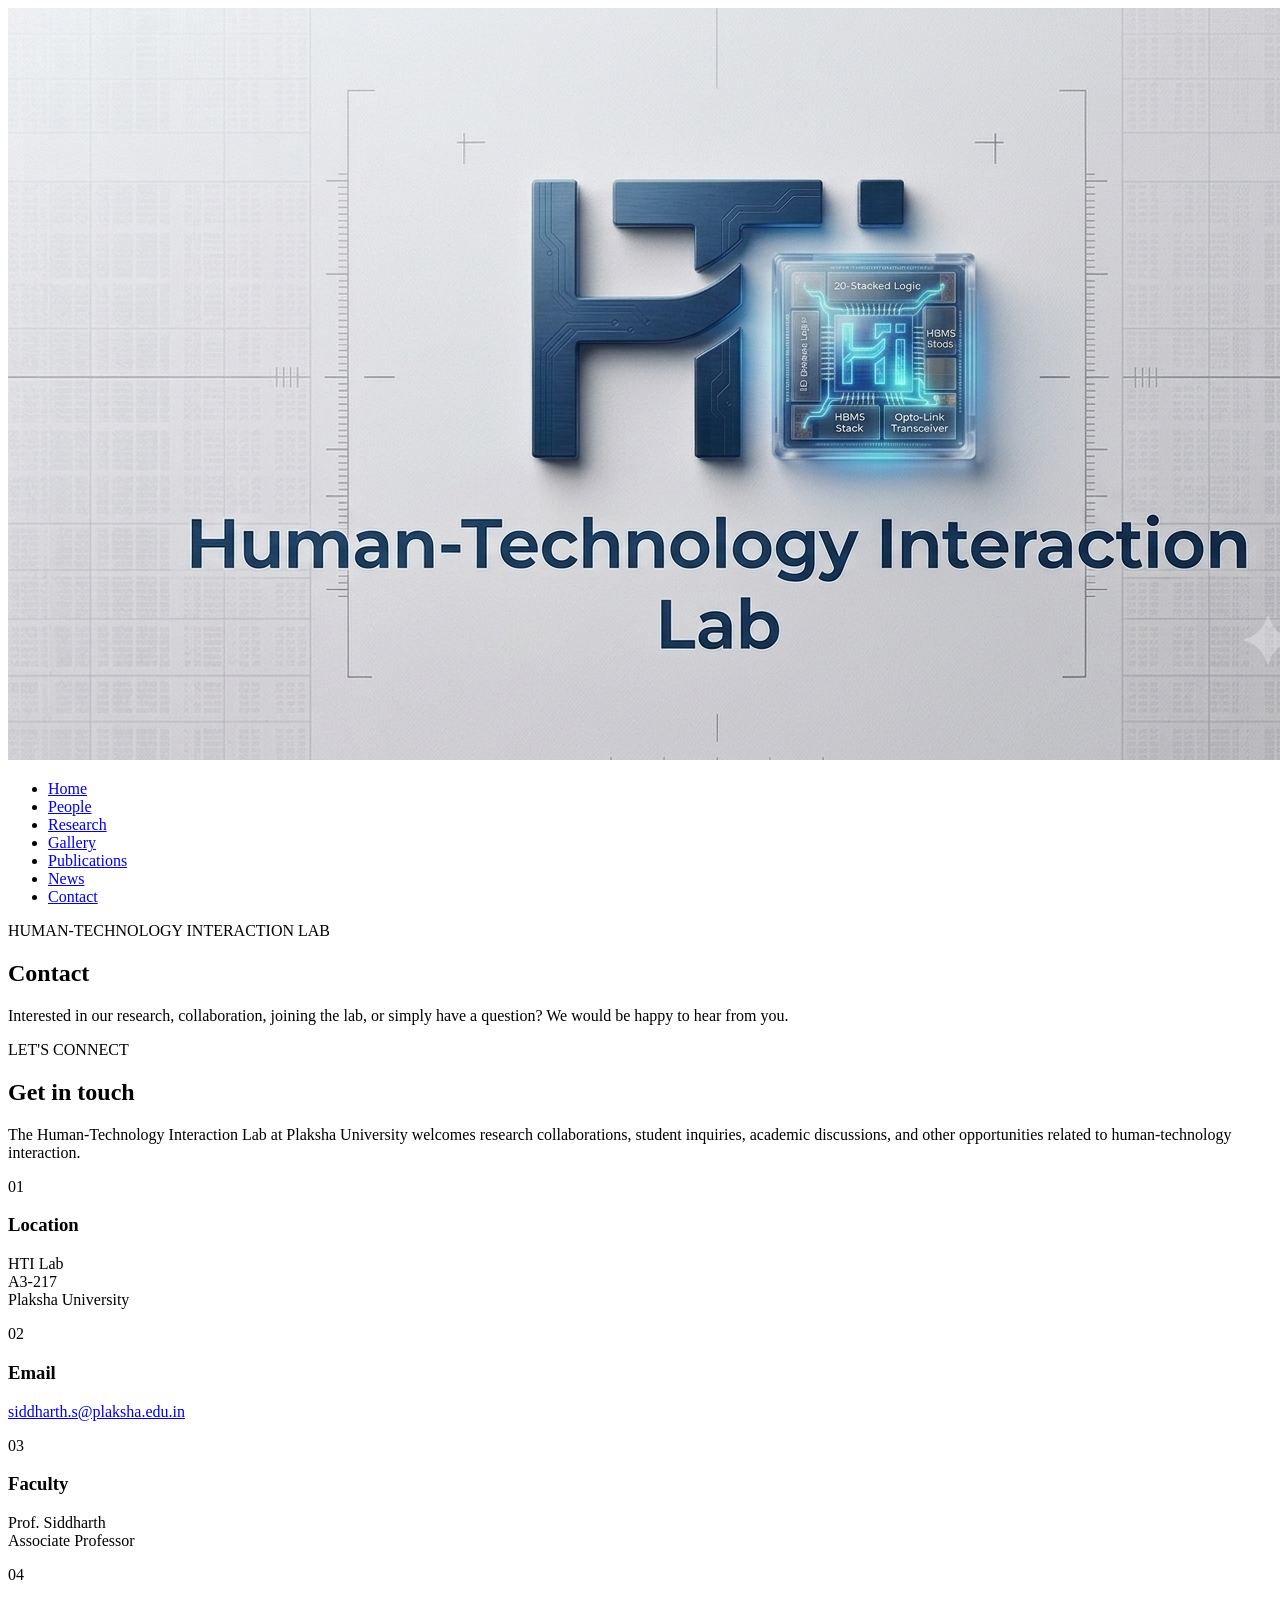
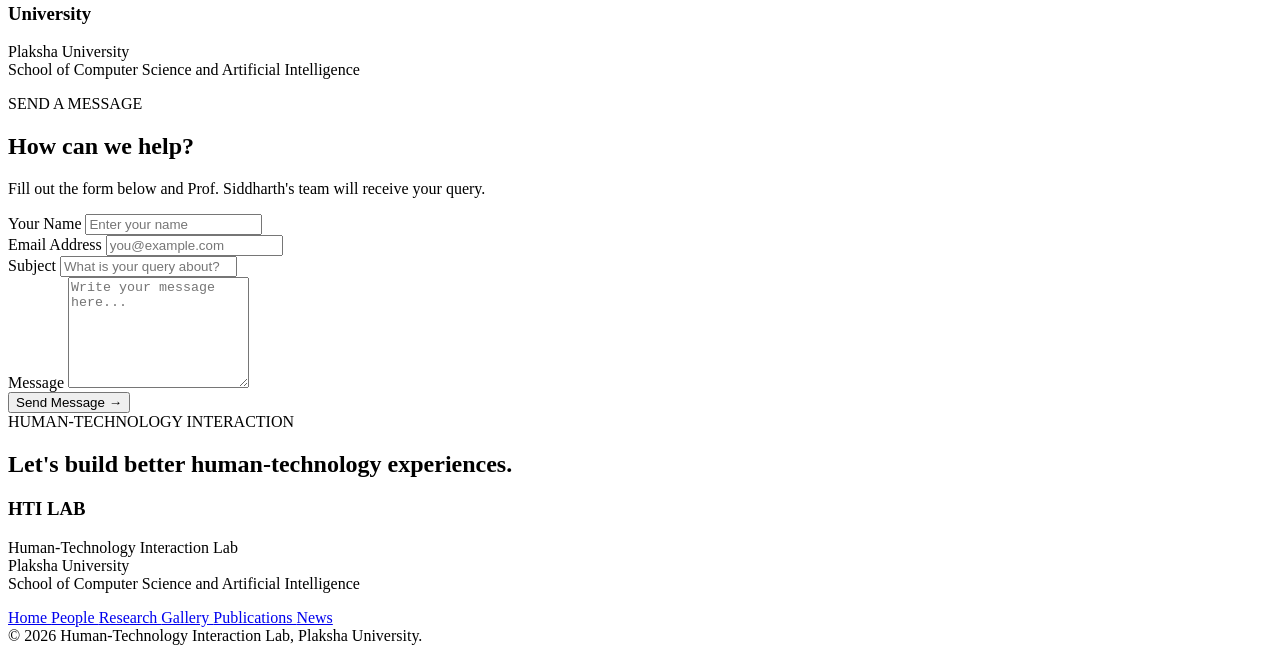
==== contact.html @ 0a439ac3 "Add contact.html for contact information and form This file contains the HTML structure for the cont" ====
<!DOCTYPE html>
<html lang="en">

<head>

    <meta charset="UTF-8">

    <meta
        name="viewport"
        content="width=device-width, initial-scale=1.0"
    >

    <title>
        Contact | HTI Lab | Plaksha University
    </title>

    <link
        rel="stylesheet"
        href="css/contact.css"
    >

</head>


<body>


<!-- =====================================================
     NAVIGATION
===================================================== -->

<header class="contact-navbar">

    <a
        href="index.html"
        class="contact-logo"
    >

        <img
            src="images/hti-logo.png"
            alt="HTI Lab Logo"
        >

    </a>


    <nav>

        <ul class="contact-nav-links">

            <li>
                <a href="index.html">
                    Home
                </a>
            </li>

            <li>
                <a href="people.html">
                    People
                </a>
            </li>

            <li>
                <a href="research.html">
                    Research
                </a>
            </li>

            <li>
                <a href="gallery.html">
                    Gallery
                </a>
            </li>

            <li>
                <a href="publications.html">
                    Publications
                </a>
            </li>

            <li>
                <a href="news.html">
                    News
                </a>
            </li>

            <li>
                <a
                    href="contact.html"
                    class="active"
                >
                    Contact
                </a>
            </li>

        </ul>

    </nav>

</header>



<!-- =====================================================
     HERO
===================================================== -->

<main>

<section class="contact-hero">

    <div class="contact-hero-content">

        <span>
            HUMAN-TECHNOLOGY INTERACTION LAB
        </span>

        <h1>
            Contact
        </h1>

        <p>
            Interested in our research, collaboration,
            joining the lab, or simply have a question?
            We would be happy to hear from you.
        </p>

    </div>

</section>



<!-- =====================================================
     CONTACT INFORMATION + FORM
===================================================== -->

<section class="contact-section">


    <!-- LEFT SIDE -->

    <div class="contact-information">

        <span class="section-label">
            LET'S CONNECT
        </span>

        <h2>
            Get in touch
        </h2>

        <p class="contact-intro">

            The Human-Technology Interaction Lab at
            Plaksha University welcomes research
            collaborations, student inquiries,
            academic discussions, and other
            opportunities related to human-technology
            interaction.

        </p>


        <!-- LOCATION -->

        <div class="contact-detail">

            <div class="detail-number">
                01
            </div>

            <div>

                <h3>
                    Location
                </h3>

                <p>
                    HTI Lab<br>
                    A3-217<br>
                    Plaksha University
                </p>

            </div>

        </div>


        <!-- EMAIL -->

        <div class="contact-detail">

            <div class="detail-number">
                02
            </div>

            <div>

                <h3>
                    Email
                </h3>

                <p>

                    <a
                        href="mailto:siddharth.s@plaksha.edu.in"
                    >
                        siddharth.s@plaksha.edu.in
                    </a>

                </p>

            </div>

        </div>


        <!-- PROFESSOR -->

        <div class="contact-detail">

            <div class="detail-number">
                03
            </div>

            <div>

                <h3>
                    Faculty
                </h3>

                <p>
                    Prof. Siddharth<br>
                    Associate Professor
                </p>

            </div>

        </div>


        <!-- UNIVERSITY -->

        <div class="contact-detail">

            <div class="detail-number">
                04
            </div>

            <div>

                <h3>
                    University
                </h3>

                <p>
                    Plaksha University<br>
                    School of Computer Science
                    and Artificial Intelligence
                </p>

            </div>

        </div>

    </div>



    <!-- RIGHT SIDE FORM -->

    <div class="contact-form-wrapper">

        <div class="form-heading">

            <span>
                SEND A MESSAGE
            </span>

            <h2>
                How can we help?
            </h2>

            <p>
                Fill out the form below and
                Prof. Siddharth's team will
                receive your query.
            </p>

        </div>


        <!-- =================================================
             FORMSPREE FORM
        ================================================== -->

        <!--
        IMPORTANT:

        Replace YOUR_FORM_ID with the Formspree
        form ID after creating your Formspree form.
        -->

        <form
            action="https://formspree.io/f/YOUR_FORM_ID"
            method="POST"
            class="contact-form"
        >


            <!-- NAME -->

            <div class="form-group">

                <label for="name">
                    Your Name
                </label>

                <input
                    type="text"
                    id="name"
                    name="name"
                    placeholder="Enter your name"
                    required
                >

            </div>



            <!-- EMAIL -->

            <div class="form-group">

                <label for="email">
                    Email Address
                </label>

                <input
                    type="email"
                    id="email"
                    name="email"
                    placeholder="you@example.com"
                    required
                >

            </div>



            <!-- SUBJECT -->

            <div class="form-group">

                <label for="subject">
                    Subject
                </label>

                <input
                    type="text"
                    id="subject"
                    name="subject"
                    placeholder="What is your query about?"
                    required
                >

            </div>



            <!-- MESSAGE -->

            <div class="form-group">

                <label for="message">
                    Message
                </label>

                <textarea
                    id="message"
                    name="message"
                    rows="7"
                    placeholder="Write your message here..."
                    required
                ></textarea>

            </div>



            <!-- OPTIONAL -->

            <input
                type="hidden"
                name="_subject"
                value="New Query - HTI Lab Website"
            >


            <!-- BUTTON -->

            <button
                type="submit"
                class="send-button"
            >

                Send Message

                <span>
                    →
                </span>

            </button>


        </form>

    </div>

</section>



<!-- =====================================================
     BOTTOM CTA
===================================================== -->

<section class="contact-cta">

    <div>

        <span>
            HUMAN-TECHNOLOGY INTERACTION
        </span>

        <h2>
            Let's build better
            human-technology experiences.
        </h2>

    </div>

</section>

</main>



<!-- =====================================================
     FOOTER
===================================================== -->

<footer class="contact-footer">

    <div class="contact-footer-inner">

        <div>

            <h3>
                HTI LAB
            </h3>

            <p>
                Human-Technology Interaction Lab<br>
                Plaksha University<br>
                School of Computer Science and
                Artificial Intelligence
            </p>

        </div>


        <div class="footer-links">

            <a href="index.html">
                Home
            </a>

            <a href="people.html">
                People
            </a>

            <a href="research.html">
                Research
            </a>

            <a href="gallery.html">
                Gallery
            </a>

            <a href="publications.html">
                Publications
            </a>

            <a href="news.html">
                News
            </a>

        </div>

    </div>


    <div class="footer-bottom">

        © 2026 Human-Technology Interaction Lab,
        Plaksha University.

    </div>

</footer>


</body>

</html>
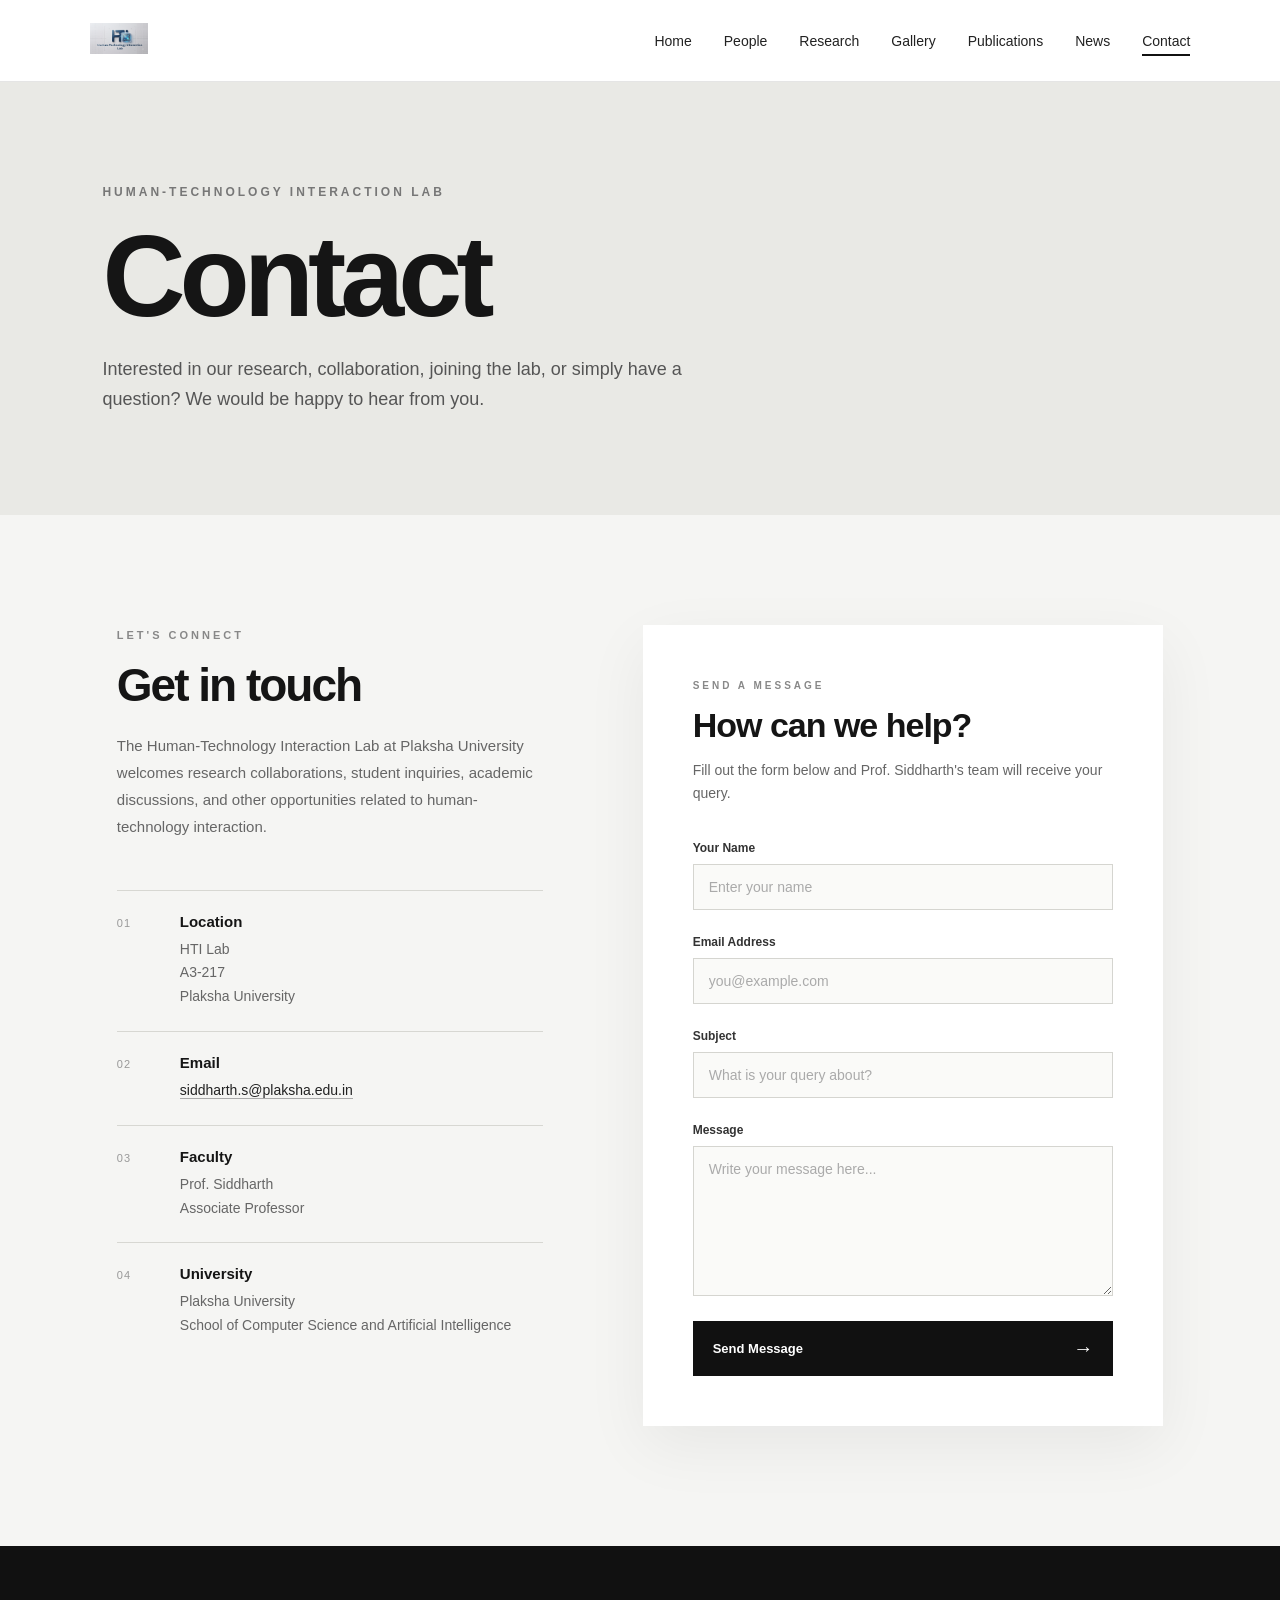
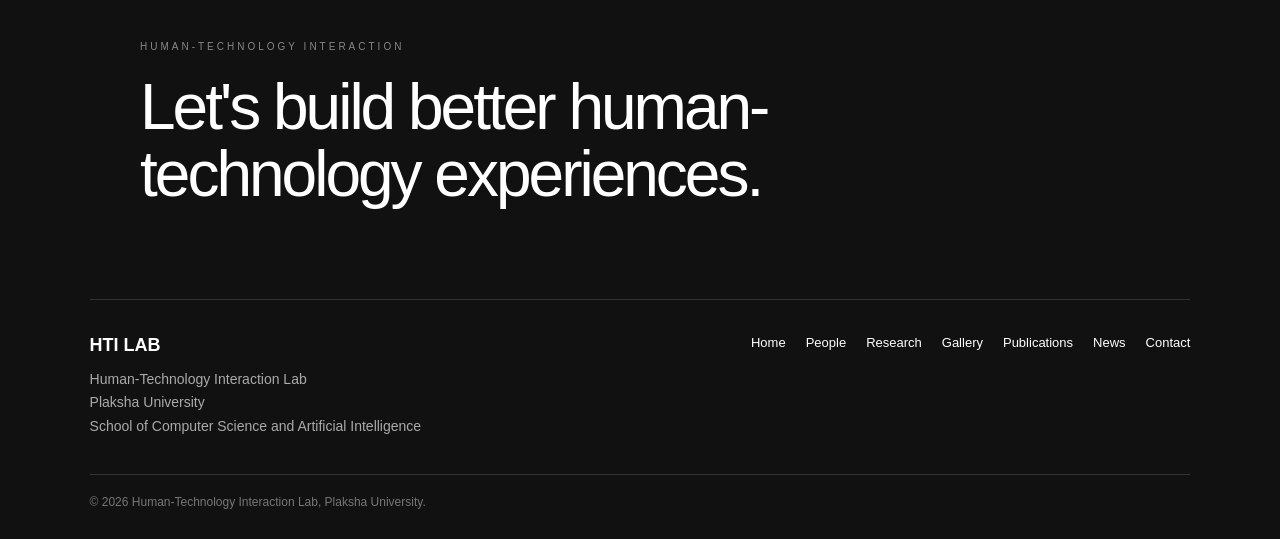
==== commit 8823e5b1: "Add Contact link to navigation in contact.html" ====
--- a/contact.html
+++ b/contact.html
@@ -497,6 +497,10 @@
                 News
             </a>
 
+            <a href="contact.html">
+                Contact
+            </a>
+
         </div>
 
     </div>
--- a/css/contact.css
+++ b/css/contact.css
@@ -0,0 +1,781 @@
+/* =========================================================
+   HTI LAB — CONTACT PAGE
+========================================================= */
+
+* {
+    box-sizing: border-box;
+}
+
+html {
+    scroll-behavior: smooth;
+}
+
+body {
+
+    margin: 0;
+
+    font-family:
+        Arial,
+        Helvetica,
+        sans-serif;
+
+    color: #151515;
+
+    background: #f5f5f3;
+}
+
+
+/* =========================================================
+   NAVIGATION
+========================================================= */
+
+.contact-navbar {
+
+    height: 82px;
+
+    padding: 0 7%;
+
+    display: flex;
+
+    align-items: center;
+
+    justify-content: space-between;
+
+    background:
+        rgba(255,255,255,0.96);
+
+    border-bottom:
+        1px solid #e5e5e5;
+
+    position: sticky;
+
+    top: 0;
+
+    z-index: 1000;
+
+    backdrop-filter: blur(12px);
+}
+
+
+.contact-logo img {
+
+    width: 58px;
+
+    height: 58px;
+
+    object-fit: contain;
+}
+
+
+.contact-nav-links {
+
+    display: flex;
+
+    align-items: center;
+
+    gap: 32px;
+
+    list-style: none;
+
+    margin: 0;
+
+    padding: 0;
+}
+
+
+.contact-nav-links a {
+
+    color: #222;
+
+    text-decoration: none;
+
+    font-size: 14px;
+
+    position: relative;
+}
+
+
+.contact-nav-links a::after {
+
+    content: "";
+
+    position: absolute;
+
+    left: 0;
+
+    bottom: -7px;
+
+    width: 0;
+
+    height: 2px;
+
+    background: #111;
+
+    transition:
+        width 0.25s ease;
+}
+
+
+.contact-nav-links a:hover::after,
+.contact-nav-links a.active::after {
+
+    width: 100%;
+}
+
+
+/* =========================================================
+   HERO
+========================================================= */
+
+.contact-hero {
+
+    min-height: 420px;
+
+    display: flex;
+
+    align-items: center;
+
+    padding:
+        100px 8%;
+
+    background: #e9e9e5;
+}
+
+
+.contact-hero-content {
+
+    max-width: 850px;
+}
+
+
+.contact-hero-content > span {
+
+    font-size: 12px;
+
+    letter-spacing: 3px;
+
+    font-weight: 700;
+
+    color: #777;
+}
+
+
+.contact-hero h1 {
+
+    margin:
+        25px 0;
+
+    font-size:
+        clamp(70px, 9vw, 115px);
+
+    line-height: 0.9;
+
+    letter-spacing: -6px;
+
+    font-weight: 600;
+}
+
+
+.contact-hero p {
+
+    max-width: 650px;
+
+    color: #555;
+
+    font-size: 18px;
+
+    line-height: 1.7;
+
+    margin: 0;
+}
+
+
+/* =========================================================
+   CONTACT SECTION
+========================================================= */
+
+.contact-section {
+
+    max-width: 1200px;
+
+    margin: auto;
+
+    padding:
+        110px 6%
+        120px;
+
+    display: grid;
+
+    grid-template-columns:
+        0.9fr 1.1fr;
+
+    gap: 100px;
+}
+
+
+/* =========================================================
+   INFORMATION
+========================================================= */
+
+.section-label {
+
+    font-size: 11px;
+
+    letter-spacing: 3px;
+
+    font-weight: 700;
+
+    color: #888;
+}
+
+
+.contact-information h2 {
+
+    margin:
+        15px 0 20px;
+
+    font-size: 46px;
+
+    letter-spacing: -2px;
+
+    font-weight: 600;
+}
+
+
+.contact-intro {
+
+    color: #666;
+
+    font-size: 15px;
+
+    line-height: 1.8;
+
+    max-width: 500px;
+
+    margin-bottom: 50px;
+}
+
+
+/* =========================================================
+   CONTACT DETAILS
+========================================================= */
+
+.contact-detail {
+
+    display: grid;
+
+    grid-template-columns: 45px 1fr;
+
+    gap: 18px;
+
+    padding:
+        22px 0;
+
+    border-top:
+        1px solid #d7d7d2;
+}
+
+
+.detail-number {
+
+    font-size: 11px;
+
+    letter-spacing: 1px;
+
+    color: #999;
+
+    padding-top: 4px;
+}
+
+
+.contact-detail h3 {
+
+    margin:
+        0 0 8px;
+
+    font-size: 15px;
+
+    font-weight: 600;
+}
+
+
+.contact-detail p {
+
+    margin: 0;
+
+    color: #666;
+
+    font-size: 14px;
+
+    line-height: 1.7;
+}
+
+
+.contact-detail a {
+
+    color: #222;
+
+    text-decoration: none;
+
+    border-bottom:
+        1px solid #aaa;
+
+    transition:
+        border-color 0.2s ease;
+}
+
+
+.contact-detail a:hover {
+
+    border-color: #111;
+}
+
+
+/* =========================================================
+   FORM CONTAINER
+========================================================= */
+
+.contact-form-wrapper {
+
+    background: white;
+
+    padding:
+        50px;
+
+    box-shadow:
+        0 20px 60px
+        rgba(0,0,0,0.06);
+}
+
+
+.form-heading > span {
+
+    font-size: 10px;
+
+    letter-spacing: 3px;
+
+    font-weight: 700;
+
+    color: #888;
+}
+
+
+.form-heading h2 {
+
+    margin:
+        13px 0 12px;
+
+    font-size: 34px;
+
+    letter-spacing: -1px;
+}
+
+
+.form-heading p {
+
+    color: #666;
+
+    font-size: 14px;
+
+    line-height: 1.7;
+
+    margin-bottom: 35px;
+}
+
+
+/* =========================================================
+   FORM
+========================================================= */
+
+.contact-form {
+
+    display: flex;
+
+    flex-direction: column;
+
+    gap: 25px;
+}
+
+
+.form-group {
+
+    display: flex;
+
+    flex-direction: column;
+
+    gap: 9px;
+}
+
+
+.form-group label {
+
+    font-size: 12px;
+
+    font-weight: 700;
+
+    color: #333;
+}
+
+
+.form-group input,
+.form-group textarea {
+
+    width: 100%;
+
+    border:
+        1px solid #d5d5d0;
+
+    background: #fafaf8;
+
+    padding:
+        14px 15px;
+
+    font-family: inherit;
+
+    font-size: 14px;
+
+    color: #222;
+
+    outline: none;
+
+    transition:
+        border-color 0.25s ease,
+        background 0.25s ease;
+}
+
+
+.form-group textarea {
+
+    resize: vertical;
+
+    min-height: 150px;
+}
+
+
+.form-group input:focus,
+.form-group textarea:focus {
+
+    border-color: #111;
+
+    background: white;
+}
+
+
+.form-group input::placeholder,
+.form-group textarea::placeholder {
+
+    color: #aaa;
+}
+
+
+/* =========================================================
+   SEND BUTTON
+========================================================= */
+
+.send-button {
+
+    display: flex;
+
+    align-items: center;
+
+    justify-content: space-between;
+
+    width: 100%;
+
+    padding:
+        16px 20px;
+
+    border: none;
+
+    background: #111;
+
+    color: white;
+
+    font-size: 13px;
+
+    font-weight: 700;
+
+    cursor: pointer;
+
+    transition:
+        background 0.25s ease,
+        transform 0.25s ease;
+}
+
+
+.send-button span {
+
+    font-size: 20px;
+
+    transition:
+        transform 0.25s ease;
+}
+
+
+.send-button:hover {
+
+    background: #333;
+
+    transform:
+        translateY(-2px);
+}
+
+
+.send-button:hover span {
+
+    transform:
+        translateX(5px);
+}
+
+
+/* =========================================================
+   CTA
+========================================================= */
+
+.contact-cta {
+
+    background: #111;
+
+    color: white;
+
+    padding:
+        90px 8%;
+}
+
+
+.contact-cta > div {
+
+    max-width: 1000px;
+
+    margin: auto;
+}
+
+
+.contact-cta span {
+
+    font-size: 10px;
+
+    letter-spacing: 3px;
+
+    color: #888;
+}
+
+
+.contact-cta h2 {
+
+    max-width: 800px;
+
+    margin:
+        20px 0 0;
+
+    font-size:
+        clamp(35px, 5vw, 65px);
+
+    line-height: 1.05;
+
+    letter-spacing: -3px;
+
+    font-weight: 500;
+}
+
+
+/* =========================================================
+   FOOTER
+========================================================= */
+
+.contact-footer {
+
+    background: #111;
+
+    color: white;
+
+    padding:
+        0 7%
+        30px;
+}
+
+
+.contact-footer-inner {
+
+    max-width: 1180px;
+
+    margin: auto;
+
+    padding-top: 35px;
+
+    display: flex;
+
+    justify-content: space-between;
+
+    gap: 50px;
+
+    border-top:
+        1px solid #333;
+}
+
+
+.contact-footer h3 {
+
+    margin: 0 0 12px;
+
+    font-size: 18px;
+}
+
+
+.contact-footer p {
+
+    margin: 0;
+
+    color: #aaa;
+
+    font-size: 14px;
+
+    line-height: 1.7;
+}
+
+
+.footer-links {
+
+    display: flex;
+
+    flex-wrap: wrap;
+
+    gap: 20px;
+}
+
+
+.footer-links a {
+
+    color: white;
+
+    text-decoration: none;
+
+    font-size: 13px;
+}
+
+
+.footer-links a:hover {
+
+    color: #aaa;
+}
+
+
+.footer-bottom {
+
+    max-width: 1180px;
+
+    margin:
+        35px auto 0;
+
+    padding-top: 20px;
+
+    border-top:
+        1px solid #333;
+
+    color: #777;
+
+    font-size: 12px;
+}
+
+
+/* =========================================================
+   RESPONSIVE
+========================================================= */
+
+@media (max-width: 900px) {
+
+    .contact-section {
+
+        grid-template-columns: 1fr;
+
+        gap: 60px;
+    }
+
+}
+
+
+@media (max-width: 650px) {
+
+    .contact-navbar {
+
+        height: 70px;
+
+        padding:
+            0 5%;
+    }
+
+
+    .contact-nav-links {
+
+        gap: 12px;
+    }
+
+
+    .contact-nav-links a {
+
+        font-size: 11px;
+    }
+
+
+    .contact-hero {
+
+        min-height: 360px;
+
+        padding:
+            80px 6%;
+    }
+
+
+    .contact-hero h1 {
+
+        font-size: 62px;
+
+        letter-spacing: -3px;
+    }
+
+
+    .contact-section {
+
+        padding:
+            70px 5%
+            90px;
+    }
+
+
+    .contact-information h2 {
+
+        font-size: 38px;
+    }
+
+
+    .contact-form-wrapper {
+
+        padding: 30px 25px;
+    }
+
+
+    .contact-cta {
+
+        padding:
+            70px 6%;
+    }
+
+
+    .contact-cta h2 {
+
+        letter-spacing: -1.5px;
+    }
+
+
+    .contact-footer-inner {
+
+        display: block;
+    }
+
+
+    .footer-links {
+
+        margin-top: 30px;
+    }
+
+}
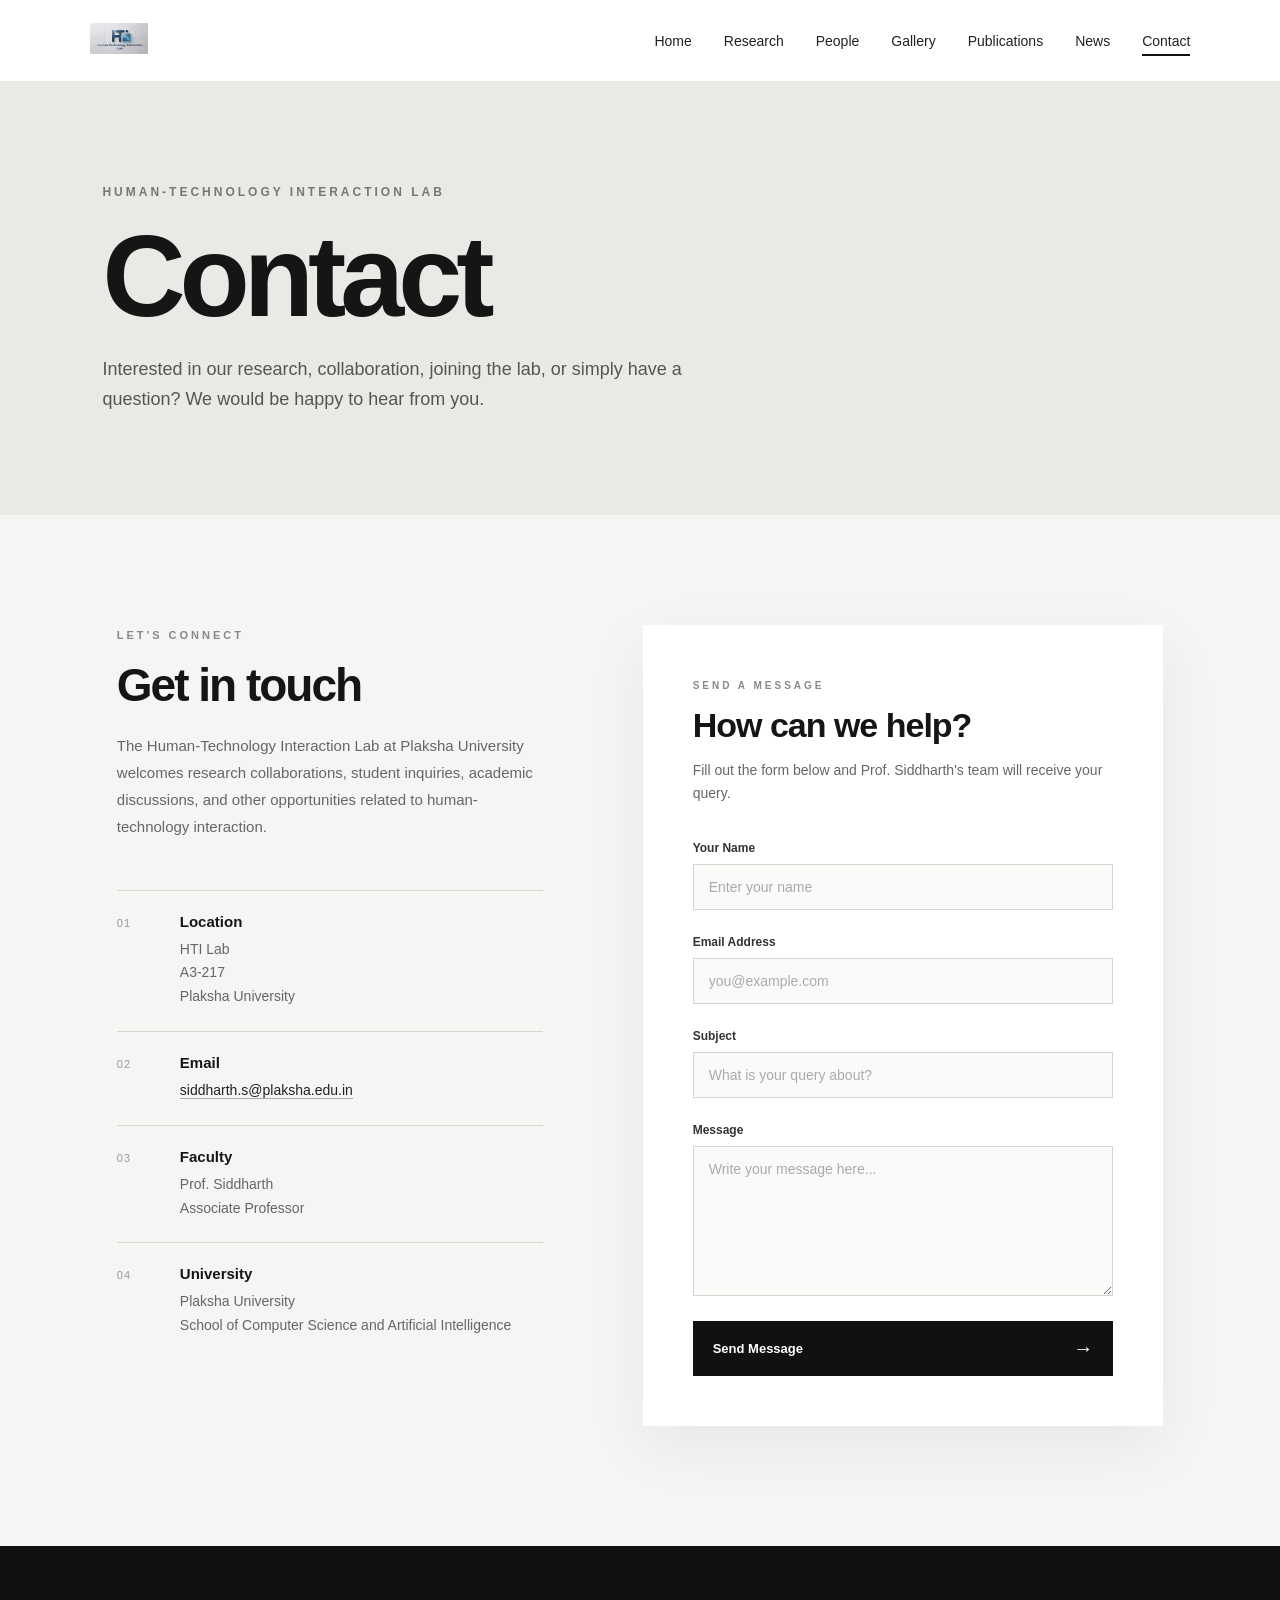
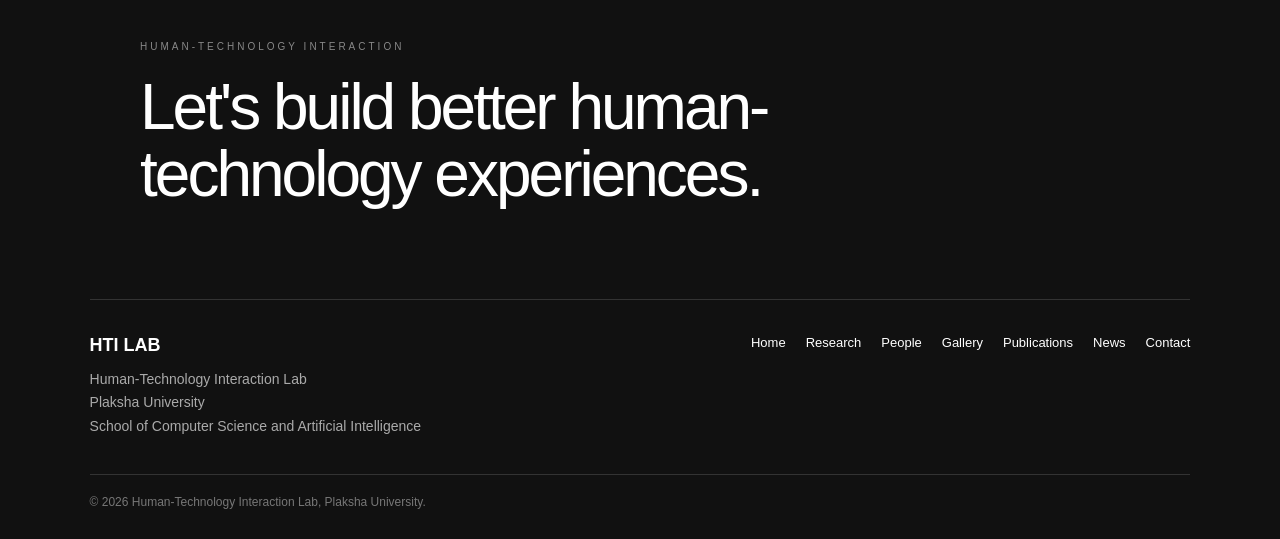
==== commit 8c3d7ef9: "Swap links for People and Research in contact.html" ====
--- a/contact.html
+++ b/contact.html
@@ -54,15 +54,16 @@
                 </a>
             </li>
 
+
+            <li>
+                <a href="research.html">
+                    Research
+                </a>
+            </li>
+
             <li>
                 <a href="people.html">
                     People
-                </a>
-            </li>
-
-            <li>
-                <a href="research.html">
-                    Research
                 </a>
             </li>
 
@@ -303,7 +304,7 @@
         -->
 
         <form
-            action="https://formspree.io/f/YOUR_FORM_ID"
+            action="https://formspree.io/f/mnpadvnl"
             method="POST"
             class="contact-form"
         >
@@ -477,14 +478,15 @@
                 Home
             </a>
 
-            <a href="people.html">
-                People
-            </a>
 
             <a href="research.html">
                 Research
             </a>
 
+             <a href="people.html">
+                People
+            </a>
+
             <a href="gallery.html">
                 Gallery
             </a>
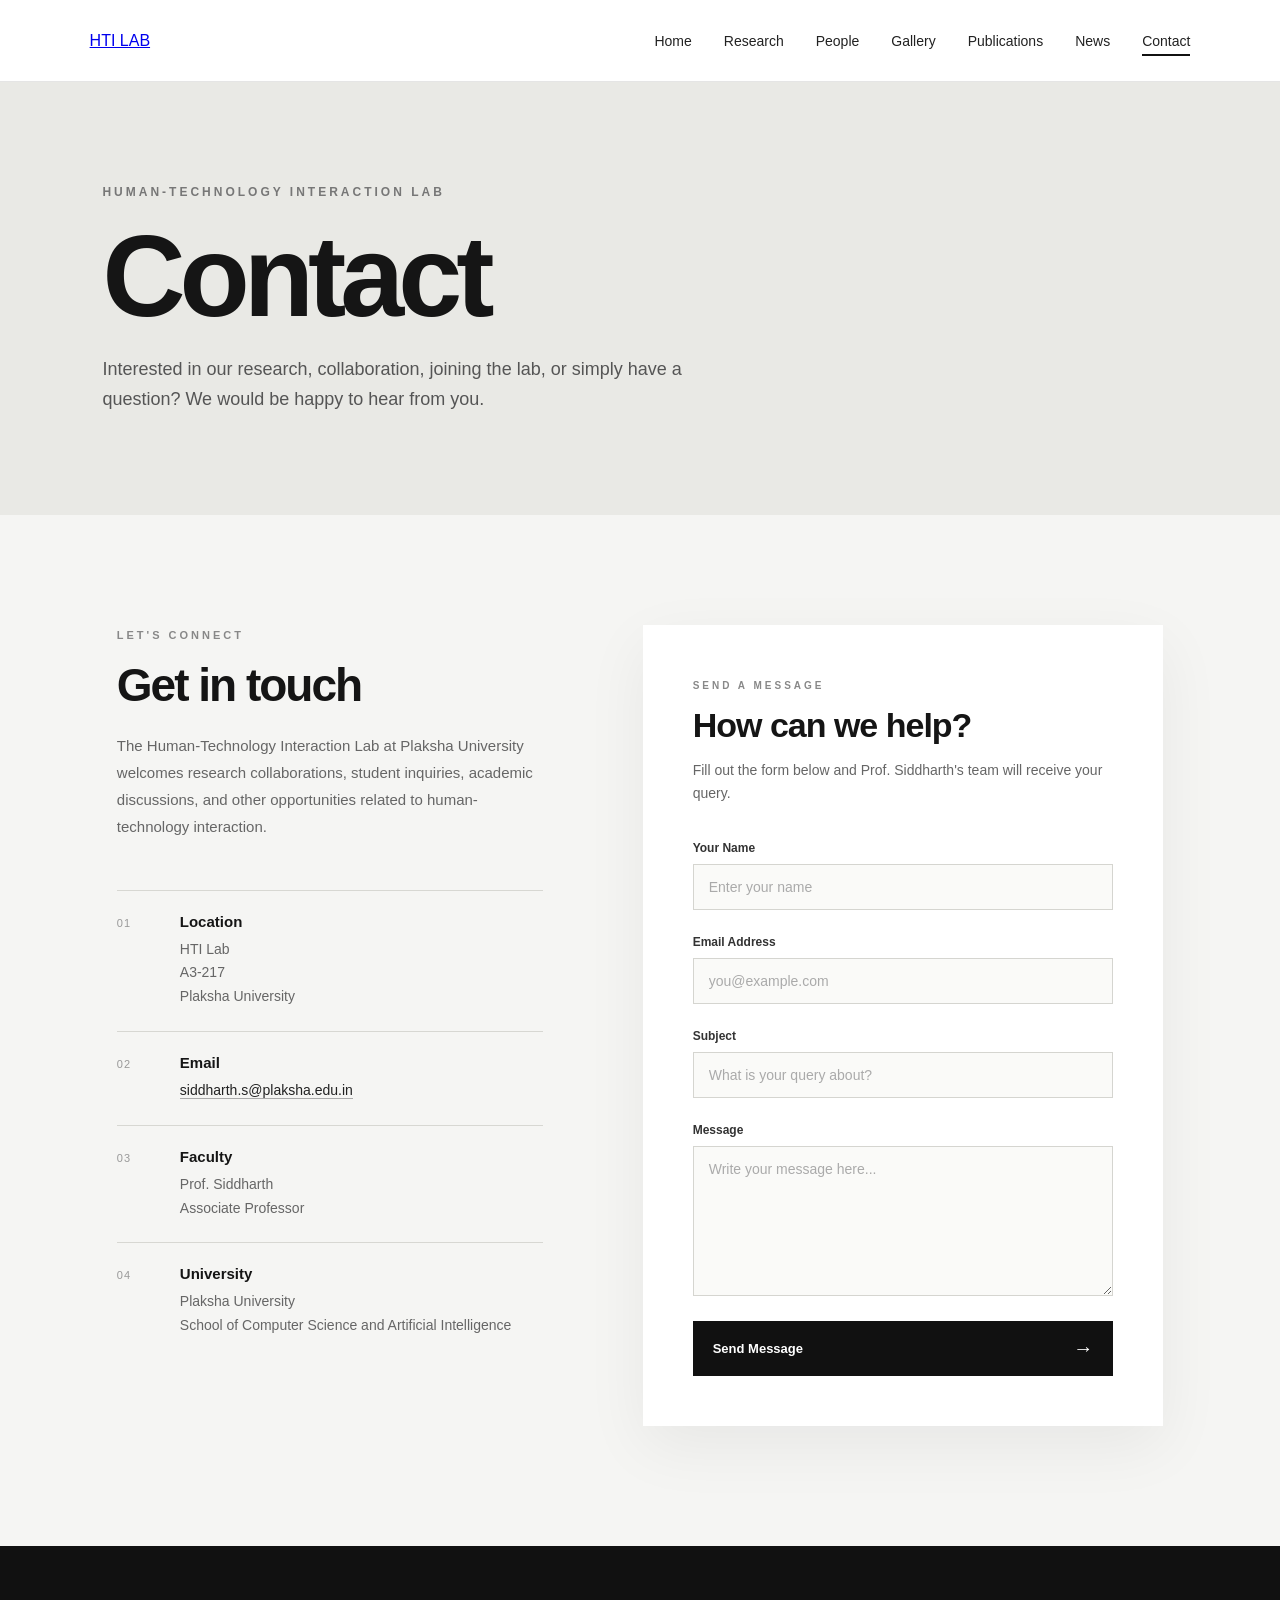
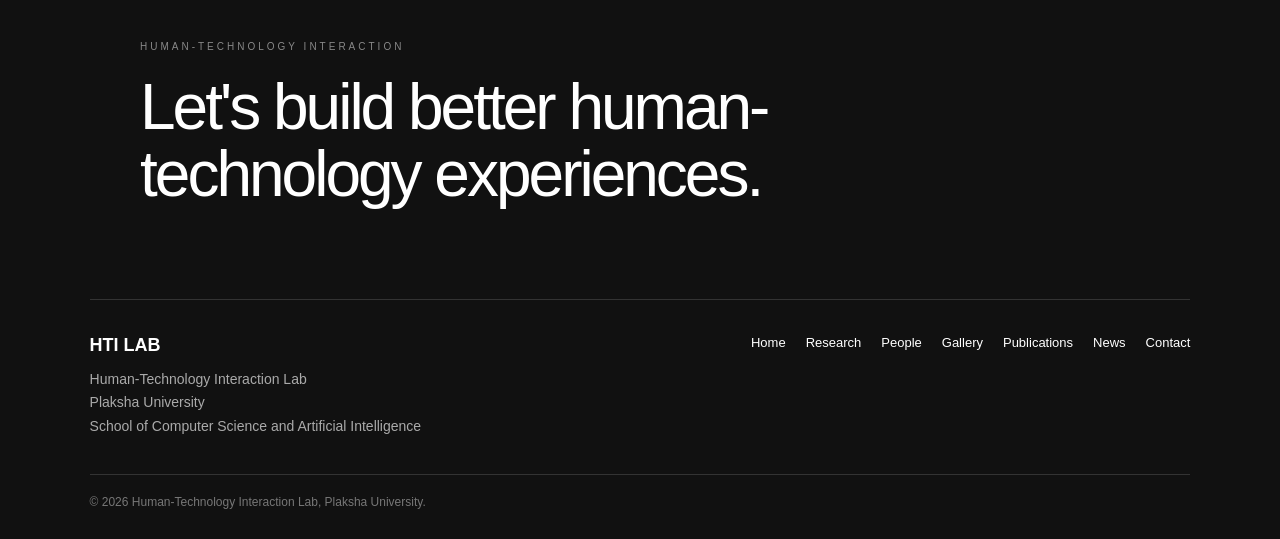
==== commit ef3e9d09: "Refactor logo link in contact.html Updated the logo link in the contact page." ====
--- a/contact.html
+++ b/contact.html
@@ -31,17 +31,7 @@
 
 <header class="contact-navbar">
 
-    <a
-        href="index.html"
-        class="contact-logo"
-    >
-
-        <img
-            src="images/hti-logo.png"
-            alt="HTI Lab Logo"
-        >
-
-    </a>
+   <a href="index.html" class="logo">HTI LAB</a>
 
 
     <nav>
@@ -53,7 +43,6 @@
                     Home
                 </a>
             </li>
-
 
             <li>
                 <a href="research.html">
